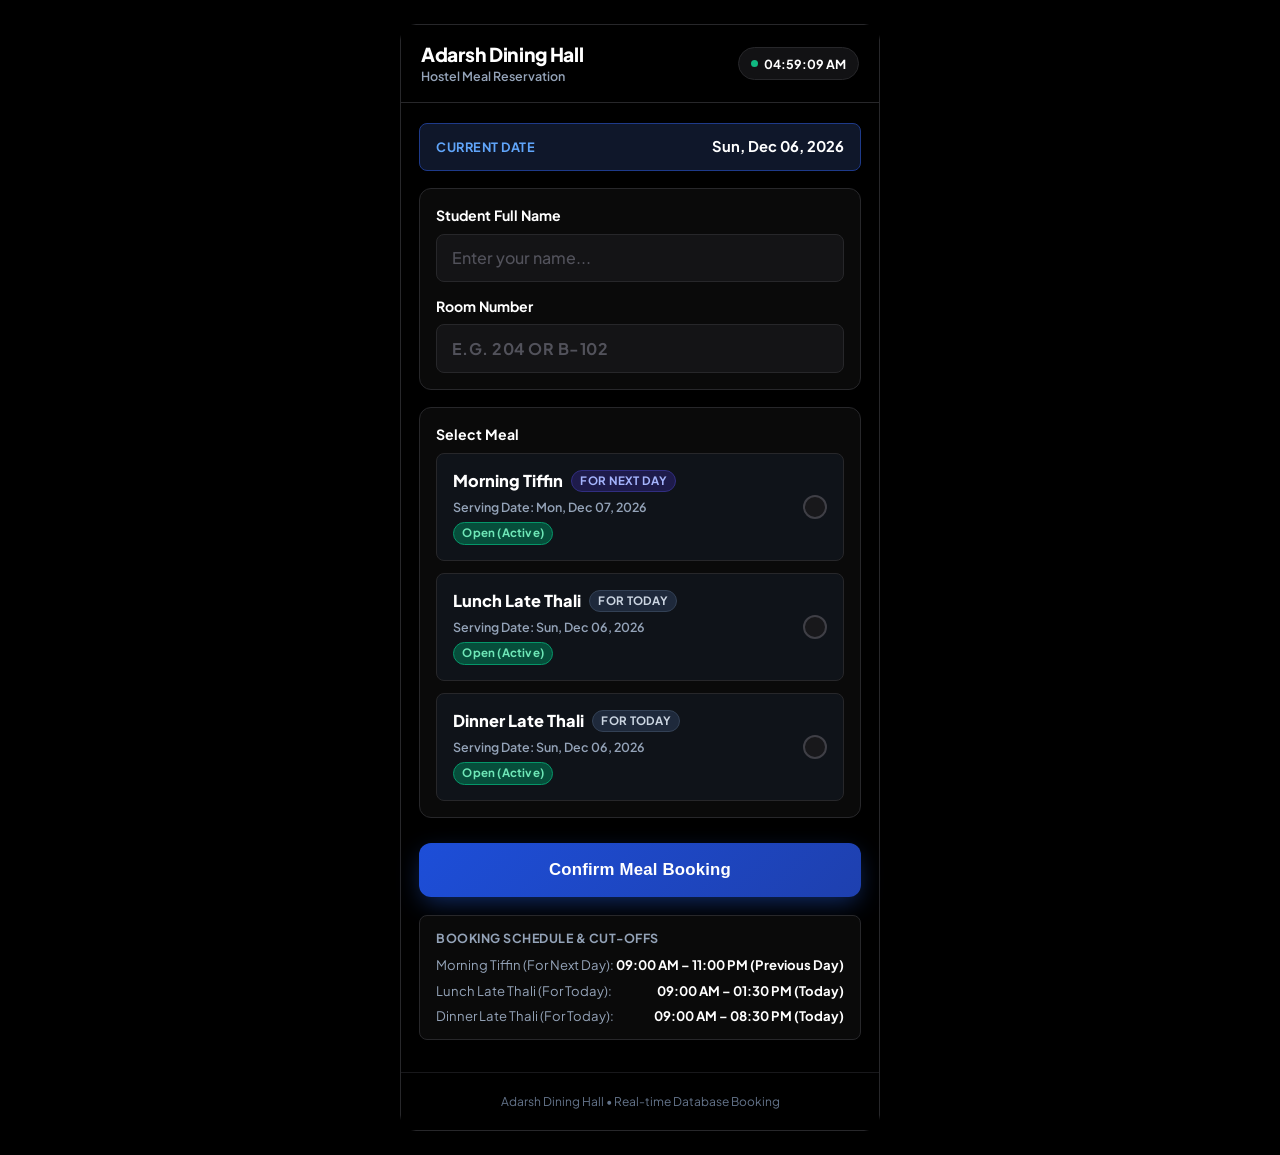
==== public/index.html @ daa7664e "Enable static file serving for messmanager.html and add public directory for Vercel CDN" ====
<!DOCTYPE html>
<html lang="en">
<head>
  <meta charset="UTF-8">
  <meta name="viewport" content="width=device-width, initial-scale=1.0, maximum-scale=1.0, user-scalable=no">
  <title>Adarsh Dining Hall - Meal Reservation</title>
  <link rel="icon" href="data:image/svg+xml,<svg xmlns=%22http://www.w3.org/2000/svg%22 viewBox=%220 0 100 100%22><rect width=%22100%22 height=%22100%22 rx=%2220%22 fill=%22%231e3a8a%22/><text x=%2250%22 y=%2265%22 font-family=%22sans-serif%22 font-size=%2245%22 font-weight=%22bold%22 fill=%22white%22 text-anchor=%22middle%22>A</text></svg>">
  <link rel="stylesheet" href="styles.css">
  <link rel="preconnect" href="https://fonts.googleapis.com">
  <link rel="preconnect" href="https://fonts.gstatic.com" crossorigin>
  <link href="https://fonts.googleapis.com/css2?family=Plus+Jakarta+Sans:wght@400;500;600;700;800&display=swap" rel="stylesheet">
</head>
<body class="mobile-body">
  <div class="mobile-app-shell">
    
    <!-- Clean App Header -->
    <header class="app-header">
      <div class="app-brand">
        <h1 class="app-title">Adarsh Dining Hall</h1>
        <p class="app-tagline">Hostel Meal Reservation</p>
      </div>
      <div class="header-clock">
        <span class="live-dot"></span>
        <span id="liveClock">--:--:--</span>
      </div>
    </header>

    <!-- Notification Toast -->
    <div id="toast" class="toast"></div>

    <!-- Main Content -->
    <main class="app-content">
      
      <!-- SUCCESS CONFIRMATION OVERLAY -->
      <div id="successCard" class="booking-success-card hidden">
        <div class="success-check-badge">&#10003;</div>
        <h2>Booking Confirmed</h2>
        <p class="success-subtext">The kitchen manager has received your reservation in the database.</p>
        
        <div class="success-details-box" id="submittedSummaryBox">
          <!-- Injected via app.js -->
        </div>

        <button class="btn-book-another" onclick="resetFormForNewEntry()">
          Book Another Meal
        </button>
      </div>

      <!-- Main Direct Booking Form -->
      <form id="messOrderForm" class="booking-form-direct">
        
        <!-- Today's Date Banner -->
        <div class="today-date-card">
          <span class="today-label">Current Date</span>
          <span class="today-val" id="dispTodayDate">Loading...</span>
        </div>


        <!-- Student Details Inputs (Name + Room Number) -->
        <div class="input-card">
          <label class="field-label" for="studentName">Student Full Name</label>
          <input 
            type="text" 
            id="studentName" 
            class="mobile-text-input" 
            placeholder="Enter your name..." 
            required
            autocomplete="name"
          >
          <div style="margin-top: 0.85rem;">
            <label class="field-label" for="roomNumber">Room Number</label>
            <input 
              type="text" 
              id="roomNumber" 
              class="mobile-text-input uppercase-input" 
              placeholder="e.g. 204 or B-102" 
              required
              autocomplete="off"
              maxlength="15"
            >
          </div>
        </div>

        <!-- Meal Selection (3 Direct Cards: Tiffin for Next Day, Lunch/Dinner for Today) -->
        <div class="input-card">
          <label class="field-label">Select Meal</label>

          <div class="meal-cards-stack">
            
            <!-- OPTION 1: Morning Tiffin (Next Day) -->
            <div class="meal-tap-card" id="boxTiffin" onclick="toggleMealCard('tiffin')">
              <input type="checkbox" id="checkTiffin" class="hidden-checkbox">
              <div class="card-left">
                <div class="card-title-row">
                  <span class="meal-title">Morning Tiffin</span>
                  <span class="meal-target-pill next-day">For Next Day</span>
                </div>
                <span class="meal-date-tag" id="tagDateTiffin">Loading...</span>
                <span class="time-status-badge closed" id="badgeTiffinStatus">Checking...</span>
              </div>
              <div class="card-check-indicator" id="indicatorTiffin"></div>
            </div>

            <!-- OPTION 2: Lunch Late Thali (Today) -->
            <div class="meal-tap-card" id="boxLunch" onclick="toggleMealCard('lunch')">
              <input type="checkbox" id="checkLunch" class="hidden-checkbox">
              <div class="card-left">
                <div class="card-title-row">
                  <span class="meal-title">Lunch Late Thali</span>
                  <span class="meal-target-pill today">For Today</span>
                </div>
                <span class="meal-date-tag" id="tagDateLunch">Loading...</span>
                <span class="time-status-badge closed" id="badgeLunchStatus">Checking...</span>
              </div>
              <div class="card-check-indicator" id="indicatorLunch"></div>
            </div>

            <!-- OPTION 3: Dinner Late Thali (Today) -->
            <div class="meal-tap-card" id="boxDinner" onclick="toggleMealCard('dinner')">
              <input type="checkbox" id="checkDinner" class="hidden-checkbox">
              <div class="card-left">
                <div class="card-title-row">
                  <span class="meal-title">Dinner Late Thali</span>
                  <span class="meal-target-pill today">For Today</span>
                </div>
                <span class="meal-date-tag" id="tagDateDinner">Loading...</span>
                <span class="time-status-badge closed" id="badgeDinnerStatus">Checking...</span>
              </div>
              <div class="card-check-indicator" id="indicatorDinner"></div>
            </div>

          </div>

          <!-- Validation Error -->
          <div id="selectionError" class="mobile-error-banner hidden">
            Please select at least one open meal option above.
          </div>
        </div>

        <!-- Main CTA Button -->
        <div class="cta-wrapper">
          <button type="submit" class="btn-main-cta" id="submitBtn">
            Confirm Meal Booking
          </button>
        </div>

        <!-- Official Schedule Rules -->
        <div class="rules-card">
          <div class="rules-heading">Booking Schedule & Cut-offs</div>
          <div class="rules-list">
            <div class="rules-item">
              <span>Morning Tiffin (For Next Day):</span>
              <strong>09:00 AM – 11:00 PM (Previous Day)</strong>
            </div>
            <div class="rules-item">
              <span>Lunch Late Thali (For Today):</span>
              <strong>09:00 AM – 01:30 PM (Today)</strong>
            </div>
            <div class="rules-item">
              <span>Dinner Late Thali (For Today):</span>
              <strong>09:00 AM – 08:30 PM (Today)</strong>
            </div>
          </div>
        </div>

      </form>
    </main>

    <!-- Clean Footer -->
    <footer class="mobile-app-footer">
      <p>Adarsh Dining Hall • Real-time Database Booking</p>
    </footer>

  </div>

  <script src="app.js"></script>
</body>
</html>
---- public/styles.css ----
/* ========================================================
   Adarsh Dining Hall - Premium OLED Black Design System
   Black Background • Navy Blue Accents • Mobile-First • Zero Emojis
   ======================================================== */
:root {
  --primary: #2563eb;              /* High-Contrast Navy Blue Accent */
  --primary-dark: #1e40af;         /* Deep Navy */
  --primary-light: #1e293b;        /* Subtle Navy-Slate Tint */
  --primary-gradient: linear-gradient(135deg, #1d4ed8 0%, #1e40af 100%);
  
  --bg-page: #000000;              /* Pure Pitch Black */
  --bg-card: #0a0a0a;              /* OLED Black Card Surface */
  --bg-card-elevated: #121214;     /* Elevated Surface */
  
  --text-main: #ffffff;            /* Crisp High-Contrast White */
  --text-muted: #94a3b8;           /* Muted Light Slate */
  --text-light: #64748b;
  --border-color: #27272a;         /* Subtle Dark Border */
  --border-focus: #3b82f6;

  --accent-green: #10b981;
  --accent-green-bg: #064e3b;
  --accent-red: #ef4444;
  --accent-red-bg: #450a0a;
  
  --radius-sm: 8px;
  --radius-md: 12px;
  --radius-lg: 16px;
  --radius-full: 9999px;
  
  --shadow-sm: 0 1px 3px rgba(0, 0, 0, 0.4);
  --shadow-card: 0 4px 14px -2px rgba(0, 0, 0, 0.6);
  --shadow-cta: 0 8px 24px -4px rgba(37, 99, 235, 0.45);
  
  --font-family: 'Plus Jakarta Sans', -apple-system, BlinkMacSystemFont, "Segoe UI", sans-serif;
}

* {
  margin: 0;
  padding: 0;
  box-sizing: border-box;
  -webkit-tap-highlight-color: transparent;
}

body.mobile-body {
  font-family: var(--font-family);
  background-color: #000000;
  color: var(--text-main);
  line-height: 1.45;
  -webkit-font-smoothing: antialiased;
  color-scheme: dark;
}

/* Mobile Container Shell */
.mobile-app-shell {
  max-width: 480px;
  margin: 0 auto;
  min-height: 100vh;
  display: flex;
  flex-direction: column;
  background-color: #000000;
  box-shadow: 0 0 50px rgba(0, 0, 0, 0.9);
}

@media (min-width: 481px) {
  .mobile-app-shell {
    margin: 1.5rem auto;
    min-height: calc(100vh - 3rem);
    border-radius: var(--radius-lg);
    border: 1px solid var(--border-color);
  }
}

/* ========================================================
   Compact App Header
   ======================================================== */
.app-header {
  padding: 1.1rem 1.25rem;
  background: #000000;
  border-bottom: 1px solid var(--border-color);
  display: flex;
  justify-content: space-between;
  align-items: center;
  position: sticky;
  top: 0;
  z-index: 50;
}

.app-brand {
  display: flex;
  flex-direction: column;
}

.app-title {
  font-size: 1.2rem;
  font-weight: 800;
  color: #ffffff;
  letter-spacing: -0.3px;
  line-height: 1.15;
}

.app-tagline {
  font-size: 0.78rem;
  color: var(--text-muted);
  font-weight: 600;
  margin-top: 2px;
}

.header-clock {
  display: flex;
  align-items: center;
  gap: 0.4rem;
  background: #121214;
  padding: 0.4rem 0.75rem;
  border-radius: var(--radius-full);
  font-size: 0.78rem;
  font-weight: 700;
  color: #ffffff;
  border: 1px solid var(--border-color);
}

.live-dot {
  width: 7px;
  height: 7px;
  border-radius: 50%;
  background: var(--accent-green);
}

/* ========================================================
   Content Layout (Direct Visibility)
   ======================================================== */
.app-content {
  padding: 1.25rem 1.15rem 2rem 1.15rem;
  flex: 1;
  background-color: #000000;
}

.booking-form-direct {
  display: flex;
  flex-direction: column;
  gap: 1.1rem;
}

/* Date Notification Box */
.today-date-card {
  background: #0f172a;
  border: 1.5px solid #1e3a8a;
  border-radius: var(--radius-sm);
  padding: 0.75rem 1rem;
  display: flex;
  justify-content: space-between;
  align-items: center;
}

.today-label {
  font-size: 0.8rem;
  font-weight: 700;
  color: #60a5fa;
  text-transform: uppercase;
  letter-spacing: 0.5px;
}

.today-val {
  font-size: 0.92rem;
  font-weight: 700;
  color: #ffffff;
}


.uppercase-input {
  text-transform: uppercase;
  letter-spacing: 0.5px;
  font-weight: 700 !important;
}

/* Input Cards */
.input-card {
  background: #0a0a0a;
  border: 1.5px solid var(--border-color);
  border-radius: var(--radius-md);
  padding: 1rem;
  box-shadow: var(--shadow-sm);
  transition: border-color 0.2s;
}

.input-card:focus-within {
  border-color: var(--primary);
}

.field-label {
  display: block;
  font-size: 0.88rem;
  font-weight: 700;
  color: #ffffff;
  margin-bottom: 0.5rem;
}

/* Student Name Text Input */
.mobile-text-input {
  width: 100%;
  background: #141416;
  border: 1.5px solid var(--border-color);
  border-radius: var(--radius-sm);
  padding: 0.8rem 0.9rem;
  font-family: inherit;
  font-size: 1rem;
  font-weight: 500;
  color: #ffffff;
  outline: none;
  transition: all 0.2s;
}

.mobile-text-input::placeholder {
  color: #52525b;
}

.mobile-text-input:focus {
  border-color: var(--primary);
  background: #18181b;
  box-shadow: 0 0 0 3px rgba(37, 99, 235, 0.25);
}

/* ========================================================
   Meal Selection Cards (Clean, Bold, No Emojis, No Filler)
   ======================================================== */
.meal-cards-stack {
  display: flex;
  flex-direction: column;
  gap: 0.75rem;
}

.meal-tap-card {
  background: #0f1319;
  border: 1.5px solid var(--border-color);
  border-radius: var(--radius-sm);
  padding: 0.95rem 1rem;
  display: flex;
  align-items: center;
  justify-content: space-between;
  cursor: pointer;
  user-select: none;
  transition: all 0.2s ease;
}

.meal-tap-card:active:not(.disabled) {
  transform: scale(0.985);
}

.hidden-checkbox {
  display: none !important;
}

.card-left {
  display: flex;
  flex-direction: column;
  gap: 0.35rem;
  flex: 1;
}

.card-title-row {
  display: flex;
  align-items: center;
  gap: 0.5rem;
  flex-wrap: wrap;
}

.meal-title {
  font-size: 1.02rem;
  font-weight: 800;
  color: #ffffff;
}

.meal-target-pill {
  font-size: 0.72rem;
  font-weight: 700;
  padding: 2px 8px;
  border-radius: var(--radius-full);
  text-transform: uppercase;
  letter-spacing: 0.3px;
}

.meal-target-pill.next-day {
  background: #1e1b4b;
  color: #a5b4fc;
  border: 1px solid #312e81;
}

.meal-target-pill.today {
  background: #1e293b;
  color: #cbd5e1;
  border: 1px solid #334155;
}

.meal-date-tag {
  font-size: 0.78rem;
  font-weight: 600;
  color: var(--text-muted);
}

/* Status Badges */
.time-status-badge {
  display: inline-block;
  align-self: flex-start;
  font-size: 0.72rem;
  font-weight: 700;
  padding: 2px 8px;
  border-radius: var(--radius-full);
  letter-spacing: 0.2px;
}

.time-status-badge.open {
  background: #064e3b;
  color: #6ee7b7;
  border: 1px solid #059669;
}

.time-status-badge.closed {
  background: #450a0a;
  color: #fca5a5;
  border: 1px solid #991b1b;
}

/* Card Check Indicator */
.card-check-indicator {
  width: 24px;
  height: 24px;
  border-radius: 50%;
  border: 2px solid #3f3f46;
  background: #18181b;
  display: flex;
  align-items: center;
  justify-content: center;
  flex-shrink: 0;
  margin-left: 0.75rem;
  transition: all 0.2s;
}

/* Selected State */
.meal-tap-card.selected {
  background: #172554;
  border-color: #3b82f6;
  box-shadow: 0 0 0 1px #3b82f6;
}

.meal-tap-card.selected .card-check-indicator {
  background: var(--primary);
  border-color: var(--primary);
}

.meal-tap-card.selected .card-check-indicator::after {
  content: '';
  display: block;
  width: 5px;
  height: 9px;
  border: solid #ffffff;
  border-width: 0 2px 2px 0;
  transform: rotate(45deg);
  margin-top: -2px;
}

/* Disabled State */
.meal-tap-card.disabled {
  background: #09090b;
  border-color: #18181b;
  opacity: 0.5;
  cursor: not-allowed;
}

.meal-tap-card.disabled .card-check-indicator {
  background: #18181b;
  border-color: #27272a;
}

/* Mobile Error Banner */
.mobile-error-banner {
  background: #450a0a;
  border: 1.5px solid #991b1b;
  color: #fca5a5;
  font-size: 0.84rem;
  font-weight: 600;
  padding: 0.65rem 0.9rem;
  border-radius: var(--radius-sm);
  margin-top: 0.5rem;
}

/* ========================================================
   Main CTA Button
   ======================================================== */
.cta-wrapper {
  margin-top: 0.5rem;
}

.btn-main-cta {
  width: 100%;
  background: var(--primary-gradient);
  color: #ffffff;
  border: none;
  padding: 1.05rem 1.25rem;
  border-radius: var(--radius-md);
  font-size: 1.05rem;
  font-weight: 800;
  letter-spacing: 0.2px;
  cursor: pointer;
  box-shadow: var(--shadow-cta);
  transition: transform 0.15s, box-shadow 0.15s, background 0.2s;
  display: flex;
  align-items: center;
  justify-content: center;
}

.btn-main-cta:hover:not(:disabled) {
  background: linear-gradient(135deg, #2563eb 0%, #1d4ed8 100%);
}

.btn-main-cta:active:not(:disabled) {
  transform: scale(0.985);
}

.btn-main-cta:disabled {
  background: #27272a;
  color: #71717a;
  box-shadow: none;
  cursor: not-allowed;
}

/* Booking Rules Summary Card */
.rules-card {
  background: #0a0a0a;
  border: 1px solid var(--border-color);
  border-radius: var(--radius-sm);
  padding: 0.85rem 1rem;
}

.rules-heading {
  font-size: 0.78rem;
  font-weight: 700;
  color: var(--text-muted);
  text-transform: uppercase;
  letter-spacing: 0.5px;
  margin-bottom: 0.5rem;
}

.rules-list {
  display: flex;
  flex-direction: column;
  gap: 0.4rem;
  font-size: 0.82rem;
}

.rules-item {
  display: flex;
  justify-content: space-between;
  color: var(--text-muted);
}

.rules-item strong {
  color: #ffffff;
}

/* ========================================================
   Booking Success Card
   ======================================================== */
.booking-success-card {
  text-align: center;
  padding: 2.5rem 1.5rem;
  background: #0a0a0a;
  border-radius: var(--radius-md);
  border: 1.5px solid var(--border-color);
  box-shadow: var(--shadow-card);
}

.success-check-badge {
  width: 54px;
  height: 54px;
  background: var(--primary);
  color: #ffffff;
  font-size: 1.6rem;
  font-weight: 800;
  border-radius: 50%;
  display: flex;
  align-items: center;
  justify-content: center;
  margin: 0 auto 1.25rem auto;
  box-shadow: 0 4px 14px rgba(37, 99, 235, 0.4);
}

.booking-success-card h2 {
  font-size: 1.45rem;
  font-weight: 800;
  color: #ffffff;
  margin-bottom: 0.35rem;
}

.success-subtext {
  font-size: 0.85rem;
  color: var(--text-muted);
  margin-bottom: 1.5rem;
}

.success-details-box {
  background: #141416;
  border: 1px solid var(--border-color);
  border-radius: var(--radius-sm);
  padding: 1rem;
  text-align: left;
  font-size: 0.9rem;
  display: flex;
  flex-direction: column;
  gap: 0.45rem;
  margin-bottom: 1.5rem;
  color: #ffffff;
}

.btn-book-another {
  width: 100%;
  background: transparent;
  color: #60a5fa;
  border: 2px solid var(--primary);
  padding: 0.85rem;
  border-radius: var(--radius-md);
  font-size: 0.95rem;
  font-weight: 700;
  cursor: pointer;
  transition: all 0.2s;
}

.btn-book-another:hover {
  background: #172554;
}

/* App Footer */
.mobile-app-footer {
  text-align: center;
  padding: 1.25rem 1rem;
  font-size: 0.75rem;
  color: var(--text-light);
  border-top: 1px solid #18181b;
  background: #000000;
}

/* Toast */
.toast {
  position: fixed;
  bottom: 1.5rem;
  left: 50%;
  transform: translateX(-50%) translateY(10px);
  background: #18181b;
  border: 1px solid var(--border-color);
  color: #ffffff;
  padding: 0.75rem 1.25rem;
  border-radius: var(--radius-full);
  font-size: 0.85rem;
  font-weight: 600;
  box-shadow: 0 8px 25px rgba(0, 0, 0, 0.8);
  opacity: 0;
  pointer-events: none;
  transition: all 0.25s cubic-bezier(0.16, 1, 0.3, 1);
  z-index: 9999;
  white-space: nowrap;
}

.toast.show {
  opacity: 1;
  transform: translateX(-50%) translateY(0);
}

.hidden {
  display: none !important;
}

/* ========================================================
   Mobile-First Kitchen Manager Portal (messmanager.html)
   ======================================================== */
.manager-header-actions {
  display: flex;
  align-items: center;
  gap: 0.5rem;
}

.btn-print-mobile {
  background: var(--primary-dark);
  color: #ffffff;
  padding: 0.35rem 0.75rem;
  border-radius: var(--radius-sm);
  font-size: 0.78rem;
  font-weight: 700;
  cursor: pointer;
  border: 1px solid var(--primary);
}

/* Mobile Stepper Card */
.mobile-date-card {
  background: #0a0a0a;
  border: 1.5px solid var(--border-color);
  border-radius: var(--radius-md);
  padding: 0.85rem;
  display: flex;
  flex-direction: column;
  gap: 0.65rem;
  box-shadow: var(--shadow-sm);
}

.mobile-date-card label {
  font-size: 0.78rem;
  font-weight: 700;
  color: var(--text-muted);
  text-transform: uppercase;
  letter-spacing: 0.4px;
}

.mobile-stepper-row {
  display: flex;
  align-items: center;
  gap: 0.4rem;
}

.btn-step-mobile {
  background: #18181b;
  border: 1.5px solid var(--border-color);
  color: #ffffff;
  font-size: 0.95rem;
  font-weight: 800;
  min-width: 42px;
  height: 42px;
  border-radius: var(--radius-sm);
  display: flex;
  align-items: center;
  justify-content: center;
  cursor: pointer;
}

.btn-step-mobile:active {
  background: #27272a;
}

.mobile-date-picker-input {
  flex: 1;
  height: 42px;
  background: #141416;
  border: 1.5px solid var(--border-color);
  border-radius: var(--radius-sm);
  padding: 0 0.6rem;
  font-size: 0.92rem;
  font-weight: 700;
  color: #ffffff;
  text-align: center;
  color-scheme: dark;
}

.btn-today-pill {
  height: 42px;
  background: #172554;
  border: 1.5px solid #1e40af;
  color: #93c5fa;
  font-size: 0.8rem;
  font-weight: 700;
  padding: 0 0.85rem;
  border-radius: var(--radius-sm);
  cursor: pointer;
  white-space: nowrap;
}

.mobile-serving-banner {
  background: #141416;
  border-left: 3.5px solid var(--primary);
  padding: 0.6rem 0.85rem;
  border-radius: var(--radius-sm);
  font-size: 0.84rem;
  display: flex;
  justify-content: space-between;
  align-items: center;
}

.mobile-serving-banner strong {
  color: #60a5fa;
}

/* Mobile Search Bar */
.mobile-search-wrap {
  width: 100%;
}

.mobile-search-input {
  width: 100%;
  height: 44px;
  background: #141416;
  border: 1.5px solid var(--border-color);
  border-radius: var(--radius-sm);
  padding: 0 0.9rem;
  font-size: 0.92rem;
  color: #ffffff;
  outline: none;
}

.mobile-search-input::placeholder {
  color: #52525b;
}

.mobile-search-input:focus {
  border-color: var(--primary);
  background: #18181b;
}

/* Mobile Segmented Tab Bar */
.mobile-tab-bar {
  display: flex;
  gap: 0.4rem;
  background: #09090b;
  padding: 0.35rem;
  border-radius: var(--radius-md);
  border: 1px solid var(--border-color);
  overflow-x: auto;
}

.mobile-tab-btn {
  flex: 1;
  min-height: 38px;
  padding: 0.35rem 0.5rem;
  border: none;
  background: transparent;
  color: var(--text-muted);
  font-size: 0.78rem;
  font-weight: 700;
  border-radius: var(--radius-sm);
  cursor: pointer;
  white-space: nowrap;
  display: flex;
  align-items: center;
  justify-content: center;
  gap: 0.35rem;
  transition: all 0.2s;
}

.mobile-tab-btn.active {
  background: var(--primary-dark);
  color: #ffffff;
  box-shadow: var(--shadow-sm);
}

.tab-badge {
  background: rgba(255, 255, 255, 0.1);
  padding: 1px 6px;
  border-radius: var(--radius-full);
  font-size: 0.72rem;
  color: var(--text-muted);
}

.mobile-tab-btn.active .tab-badge {
  background: rgba(255, 255, 255, 0.25);
  color: #ffffff;
}

/* Mobile Section Card */
.mobile-meal-section {
  display: flex;
  flex-direction: column;
  gap: 0.5rem;
}

.mobile-section-header {
  display: flex;
  justify-content: space-between;
  align-items: center;
  padding: 0.45rem 0.25rem;
}

.mobile-section-header h3 {
  font-size: 0.98rem;
  font-weight: 800;
  color: #ffffff;
}

.mobile-count-pill {
  background: #172554;
  color: #93c5fd;
  border: 1px solid #1e40af;
  font-size: 0.78rem;
  font-weight: 800;
  padding: 2px 9px;
  border-radius: var(--radius-full);
}

/* Student Items List */
.mobile-student-list {
  background: #0a0a0a;
  border: 1.5px solid var(--border-color);
  border-radius: var(--radius-md);
  overflow: hidden;
  box-shadow: var(--shadow-sm);
}

.mobile-student-row {
  display: flex;
  align-items: center;
  justify-content: space-between;
  padding: 0.85rem 1rem;
  border-bottom: 1px solid #18181b;
  min-height: 52px;
  cursor: pointer;
  user-select: none;
  transition: background 0.15s;
}

.mobile-student-row:last-child {
  border-bottom: none;
}

.mobile-student-row:active {
  background: #141416;
}

.mobile-student-left {
  display: flex;
  align-items: center;
  gap: 0.75rem;
  flex: 1;
}

.student-sr-pill {
  font-size: 0.78rem;
  font-weight: 800;
  color: var(--text-muted);
  background: #18181b;
  width: 28px;
  height: 28px;
  border-radius: 50%;
  display: flex;
  align-items: center;
  justify-content: center;
  flex-shrink: 0;
}

.student-details-wrap {
  display: flex;
  flex-direction: column;
  gap: 3px;
}

.student-room-badge {
  display: inline-block;
  align-self: flex-start;
  font-size: 0.74rem;
  font-weight: 800;
  padding: 1px 7px;
  border-radius: 4px;
  background: #172554;
  color: #93c5fd;
  border: 1px solid #1e40af;
  letter-spacing: 0.3px;
}

.student-name-text {
  font-size: 1rem;
  font-weight: 700;
  color: #ffffff;
  line-height: 1.25;
}

.row-actions-right {
  display: flex;
  align-items: center;
  gap: 0.65rem;
  margin-left: 0.5rem;
  flex-shrink: 0;
}

.btn-delete-row {
  width: 32px;
  height: 32px;
  border-radius: var(--radius-sm);
  background: #141416;
  border: 1.5px solid #27272a;
  color: #ef4444;
  font-size: 1.25rem;
  font-weight: 700;
  display: flex;
  align-items: center;
  justify-content: center;
  cursor: pointer;
  line-height: 1;
  transition: all 0.15s;
}

.btn-delete-row:active {
  background: #450a0a;
  border-color: #ef4444;
  transform: scale(0.92);
}

/* Done Check Toggle Button (32px Thumb-Friendly) */
.student-done-btn {
  width: 32px;
  height: 32px;
  border-radius: 50%;
  border: 2px solid #3f3f46;
  background: #141416;
  display: flex;
  align-items: center;
  justify-content: center;
  flex-shrink: 0;
  margin-left: 0.75rem;
  cursor: pointer;
  transition: all 0.2s;
}

.student-done-btn.checked {
  background: var(--accent-green);
  border-color: var(--accent-green);
}

.student-done-btn.checked::after {
  content: '';
  display: block;
  width: 6px;
  height: 11px;
  border: solid #ffffff;
  border-width: 0 2.5px 2.5px 0;
  transform: rotate(45deg);
  margin-top: -2px;
}

/* Collected/Done Row Styling */
.mobile-student-row.row-collected {
  background: #09090b;
}

.mobile-student-row.row-collected .student-name-text {
  text-decoration: line-through;
  color: #52525b;
}

.mobile-student-row.row-collected .student-sr-pill {
  opacity: 0.4;
}

/* Empty list state */
.mobile-empty-notice {
  text-align: center;
  padding: 1.75rem 1rem;
  color: #71717a;
  font-size: 0.84rem;
  font-weight: 500;
  background: #0a0a0a;
  border: 1.5px dashed var(--border-color);
  border-radius: var(--radius-md);
}

/* Bottom Controls */
.mobile-manager-bottom {
  margin-top: 1.25rem;
  display: flex;
  flex-direction: column;
  gap: 0.75rem;
}

.btn-clear-date-mobile {
  width: 100%;
  background: #18181b;
  color: #f87171;
  border: 1.5px solid #7f1d1d;
  padding: 0.75rem;
  border-radius: var(--radius-md);
  font-size: 0.88rem;
  font-weight: 700;
  cursor: pointer;
}

.btn-clear-date-mobile:active {
  background: #450a0a;
}

.sync-status-footer {
  text-align: center;
  font-size: 0.75rem;
  font-weight: 700;
  color: var(--text-muted);
  display: flex;
  align-items: center;
  justify-content: center;
  gap: 0.4rem;
}

@media print {
  body {
    background-color: #ffffff !important;
    color: #000000 !important;
  }
  .app-header, .mobile-date-card, .mobile-search-wrap, .mobile-tab-bar, .mobile-manager-bottom {
    display: none !important;
  }
  .mobile-app-shell {
    max-width: 100% !important;
    box-shadow: none !important;
    background: #ffffff !important;
  }
  .mobile-student-list, .mobile-student-row {
    background: #ffffff !important;
    color: #000000 !important;
  }
  .student-name-text {
    color: #000000 !important;
  }
}
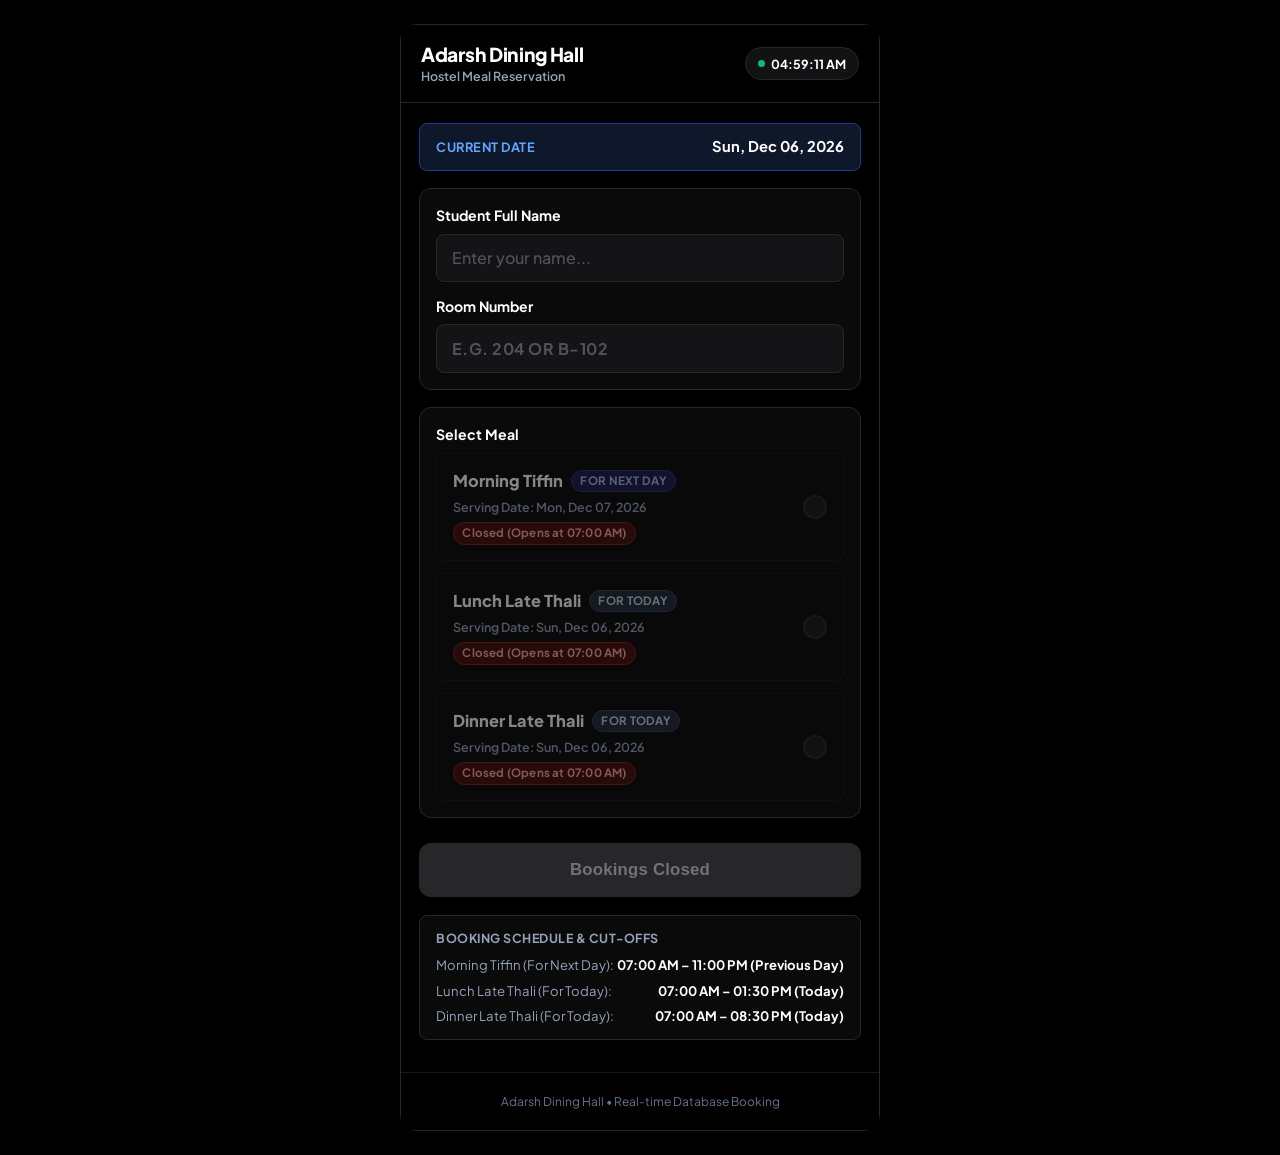
==== commit 46c662e4: "Update meal opening time to 07:00 AM for all meals while maintaining next-day booking for morning ti" ====
--- a/public/index.html
+++ b/public/index.html
@@ -150,15 +150,15 @@
           <div class="rules-list">
             <div class="rules-item">
               <span>Morning Tiffin (For Next Day):</span>
-              <strong>09:00 AM – 11:00 PM (Previous Day)</strong>
+              <strong>07:00 AM – 11:00 PM (Previous Day)</strong>
             </div>
             <div class="rules-item">
               <span>Lunch Late Thali (For Today):</span>
-              <strong>09:00 AM – 01:30 PM (Today)</strong>
+              <strong>07:00 AM – 01:30 PM (Today)</strong>
             </div>
             <div class="rules-item">
               <span>Dinner Late Thali (For Today):</span>
-              <strong>09:00 AM – 08:30 PM (Today)</strong>
+              <strong>07:00 AM – 08:30 PM (Today)</strong>
             </div>
           </div>
         </div>
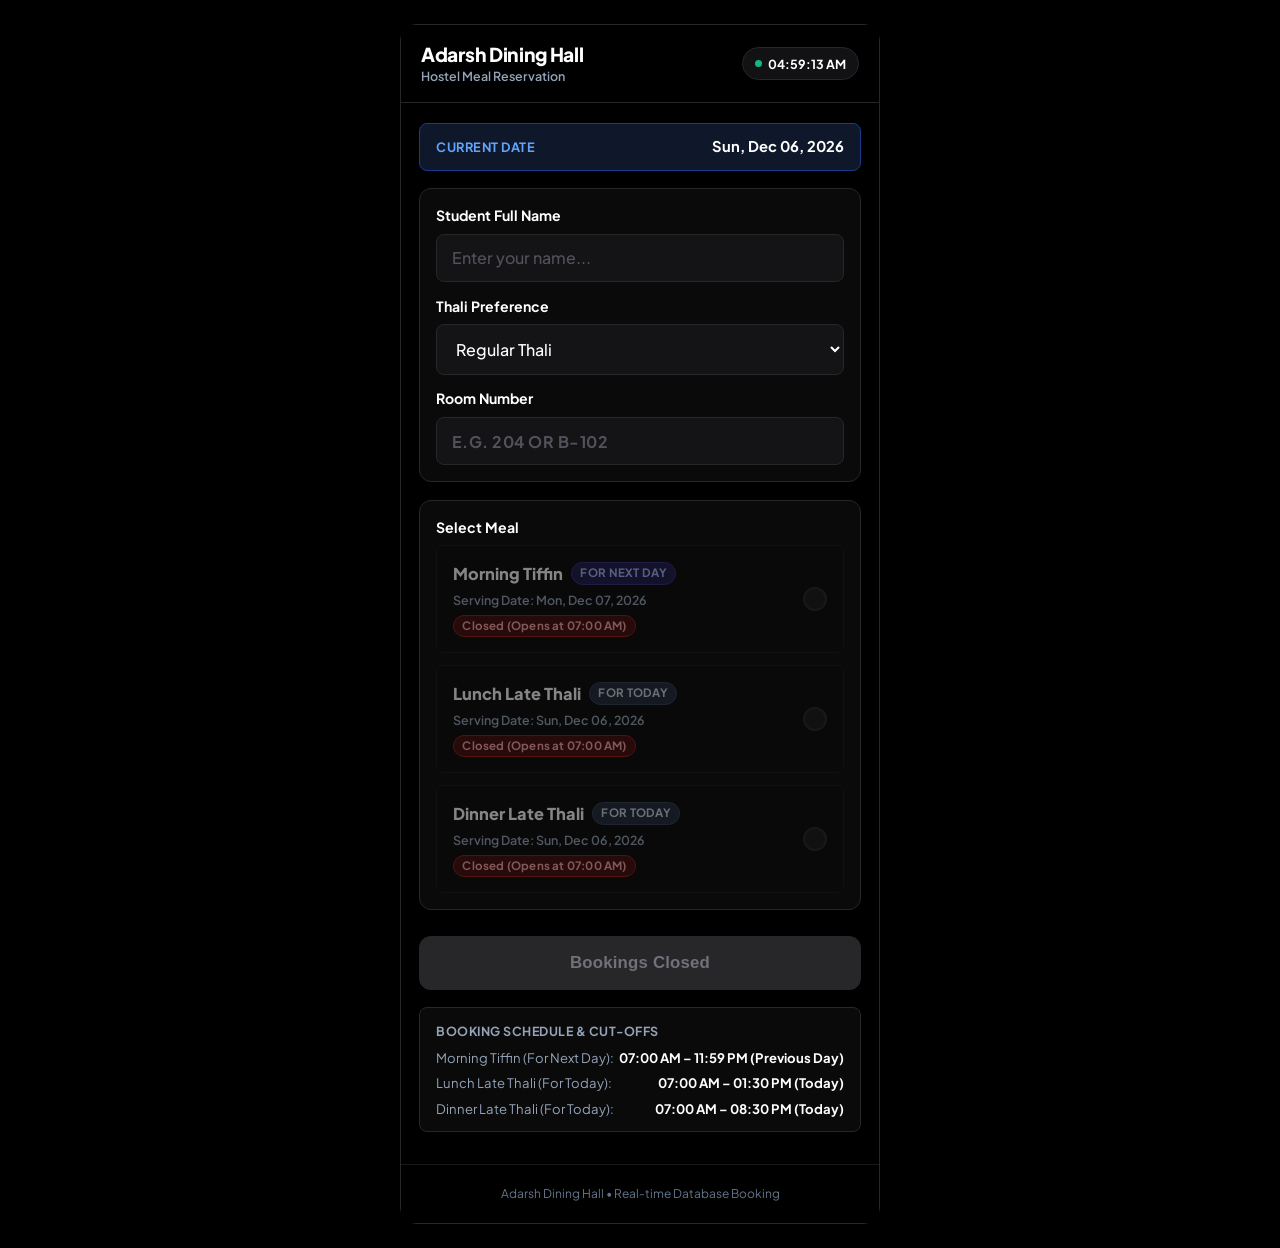
==== commit 716a351e: "Set morning tiffin closing time to 11:59 PM and add Jain/Regular thali dropdown" ====
--- a/public/index.html
+++ b/public/index.html
@@ -67,6 +67,13 @@
             required
             autocomplete="name"
           >
+          <div style="margin-top: 0.85rem;">
+            <label class="field-label" for="thaliType">Thali Preference</label>
+            <select id="thaliType" class="mobile-text-input">
+              <option value="Regular Thali" selected>Regular Thali</option>
+              <option value="JAIN Thali">JAIN Thali</option>
+            </select>
+          </div>
           <div style="margin-top: 0.85rem;">
             <label class="field-label" for="roomNumber">Room Number</label>
             <input 
@@ -150,7 +157,7 @@
           <div class="rules-list">
             <div class="rules-item">
               <span>Morning Tiffin (For Next Day):</span>
-              <strong>07:00 AM – 11:00 PM (Previous Day)</strong>
+              <strong>07:00 AM – 11:59 PM (Previous Day)</strong>
             </div>
             <div class="rules-item">
               <span>Lunch Late Thali (For Today):</span>
--- a/public/styles.css
+++ b/public/styles.css
@@ -218,6 +218,17 @@
   border-color: var(--primary);
   background: #18181b;
   box-shadow: 0 0 0 3px rgba(37, 99, 235, 0.25);
+}
+
+select.mobile-text-input {
+  cursor: pointer;
+  background-color: #141416;
+  color: #ffffff;
+}
+
+select.mobile-text-input option {
+  background-color: #141416;
+  color: #ffffff;
 }
 
 /* ========================================================
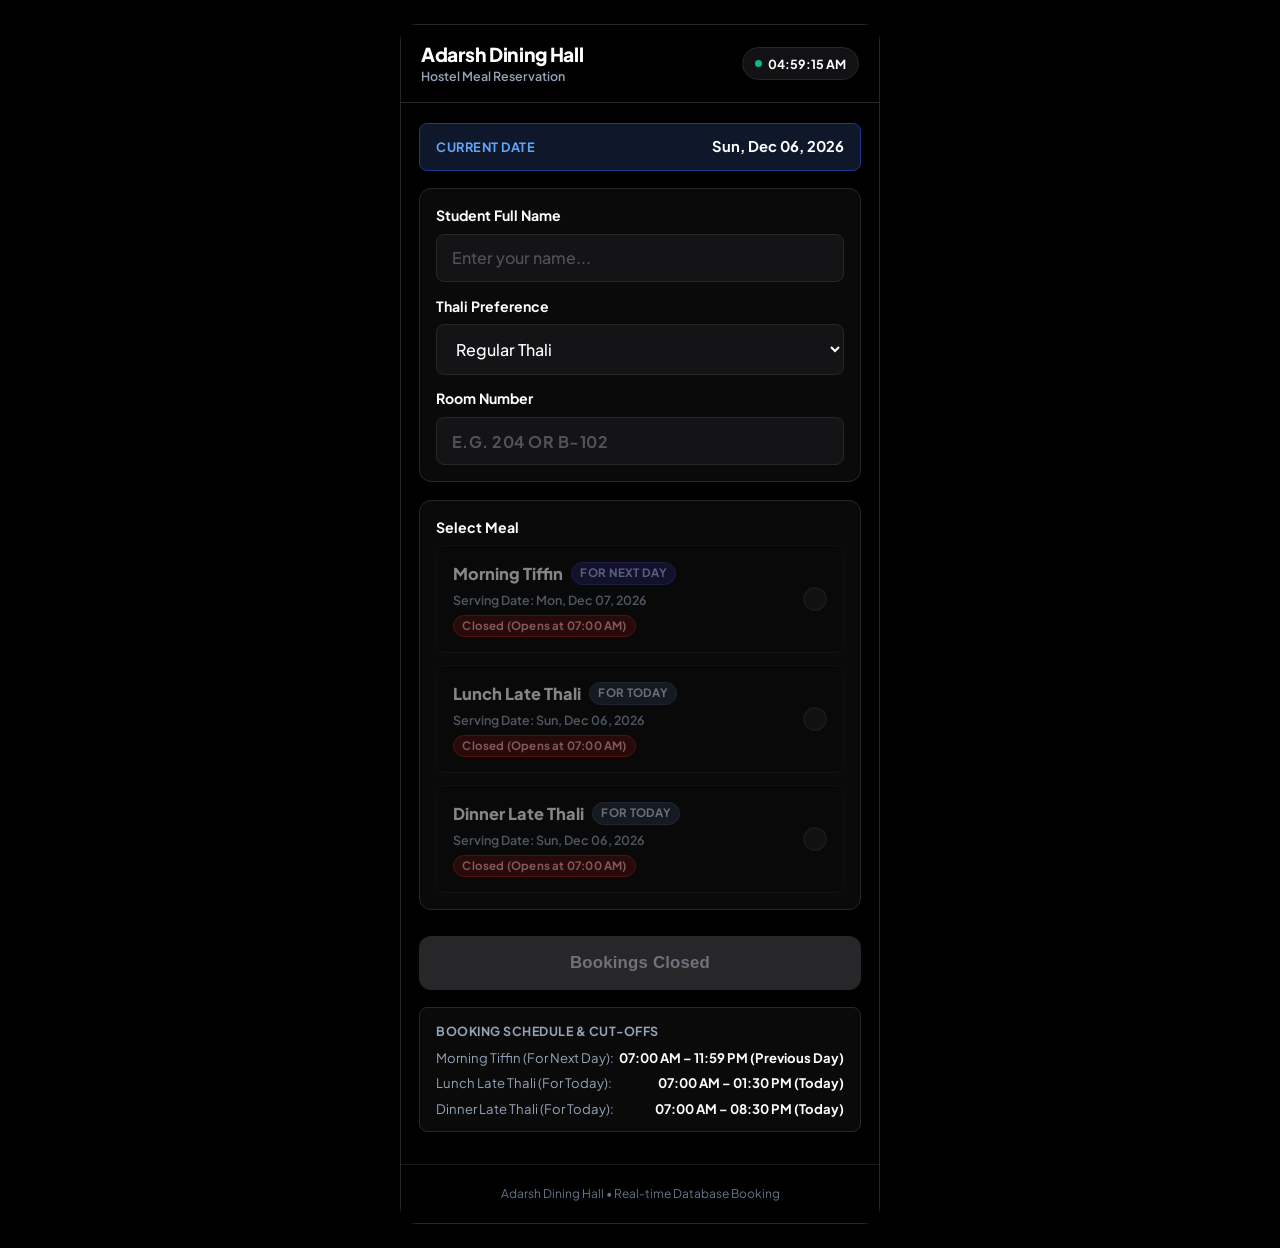
==== commit cc8ded8d: "Apply cache-busting assets and clarify tiffin serving dates on manager portal" ====
--- a/public/index.html
+++ b/public/index.html
@@ -5,7 +5,7 @@
   <meta name="viewport" content="width=device-width, initial-scale=1.0, maximum-scale=1.0, user-scalable=no">
   <title>Adarsh Dining Hall - Meal Reservation</title>
   <link rel="icon" href="data:image/svg+xml,<svg xmlns=%22http://www.w3.org/2000/svg%22 viewBox=%220 0 100 100%22><rect width=%22100%22 height=%22100%22 rx=%2220%22 fill=%22%231e3a8a%22/><text x=%2250%22 y=%2265%22 font-family=%22sans-serif%22 font-size=%2245%22 font-weight=%22bold%22 fill=%22white%22 text-anchor=%22middle%22>A</text></svg>">
-  <link rel="stylesheet" href="styles.css">
+  <link rel="stylesheet" href="styles.css?v=2.5">
   <link rel="preconnect" href="https://fonts.googleapis.com">
   <link rel="preconnect" href="https://fonts.gstatic.com" crossorigin>
   <link href="https://fonts.googleapis.com/css2?family=Plus+Jakarta+Sans:wght@400;500;600;700;800&display=swap" rel="stylesheet">
@@ -180,6 +180,6 @@
 
   </div>
 
-  <script src="app.js"></script>
+  <script src="app.js?v=2.5"></script>
 </body>
 </html>
--- a/public/styles.css
+++ b/public/styles.css
@@ -858,6 +858,19 @@
   color: #93c5fd;
   border: 1px solid #1e40af;
   letter-spacing: 0.3px;
+}
+
+.student-time-badge {
+  display: inline-block;
+  align-self: flex-start;
+  font-size: 0.72rem;
+  font-weight: 600;
+  padding: 1px 7px;
+  border-radius: 4px;
+  background: rgba(148, 163, 184, 0.12);
+  color: #cbd5e1;
+  border: 1px solid rgba(148, 163, 184, 0.22);
+  letter-spacing: 0.2px;
 }
 
 .student-name-text {
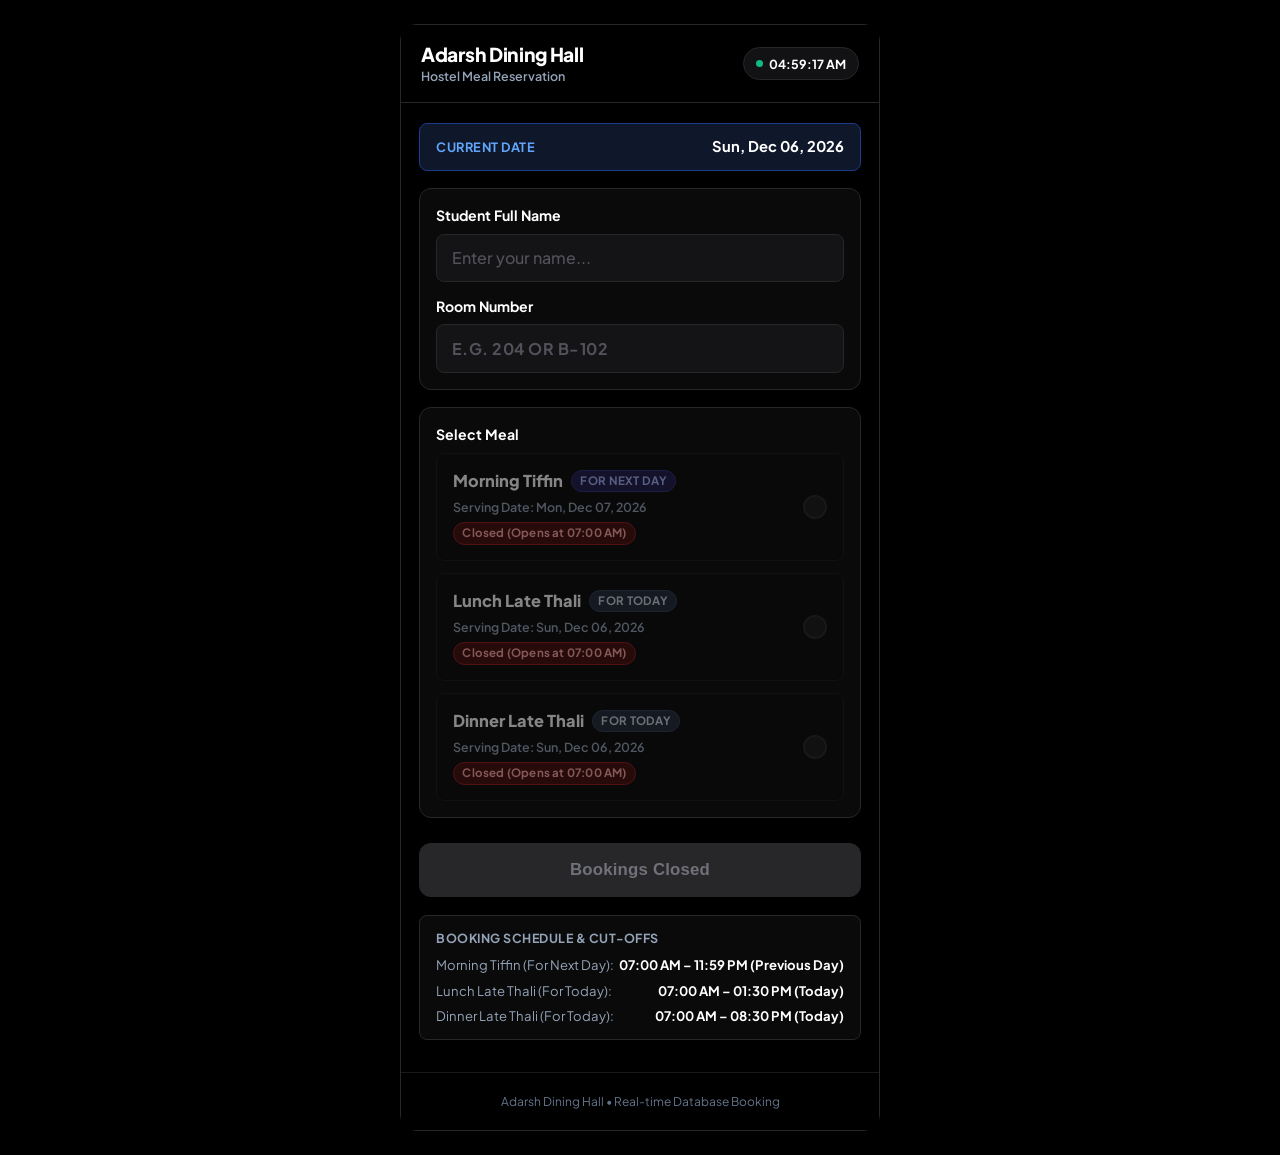
==== commit 0d1f01a6: "Filter entries strictly by selected date and remove Regular/Jain option from Tiffin" ====
--- a/public/index.html
+++ b/public/index.html
@@ -5,7 +5,7 @@
   <meta name="viewport" content="width=device-width, initial-scale=1.0, maximum-scale=1.0, user-scalable=no">
   <title>Adarsh Dining Hall - Meal Reservation</title>
   <link rel="icon" href="data:image/svg+xml,<svg xmlns=%22http://www.w3.org/2000/svg%22 viewBox=%220 0 100 100%22><rect width=%22100%22 height=%22100%22 rx=%2220%22 fill=%22%231e3a8a%22/><text x=%2250%22 y=%2265%22 font-family=%22sans-serif%22 font-size=%2245%22 font-weight=%22bold%22 fill=%22white%22 text-anchor=%22middle%22>A</text></svg>">
-  <link rel="stylesheet" href="styles.css?v=2.5">
+  <link rel="stylesheet" href="styles.css?v=3.0">
   <link rel="preconnect" href="https://fonts.googleapis.com">
   <link rel="preconnect" href="https://fonts.gstatic.com" crossorigin>
   <link href="https://fonts.googleapis.com/css2?family=Plus+Jakarta+Sans:wght@400;500;600;700;800&display=swap" rel="stylesheet">
@@ -67,8 +67,8 @@
             required
             autocomplete="name"
           >
-          <div style="margin-top: 0.85rem;">
-            <label class="field-label" for="thaliType">Thali Preference</label>
+          <div id="thaliPreferenceGroup" style="margin-top: 0.85rem; display: none;">
+            <label class="field-label" for="thaliType">Thali Preference (Lunch / Dinner Late Thali)</label>
             <select id="thaliType" class="mobile-text-input">
               <option value="Regular Thali" selected>Regular Thali</option>
               <option value="JAIN Thali">JAIN Thali</option>
@@ -180,6 +180,6 @@
 
   </div>
 
-  <script src="app.js?v=2.5"></script>
+  <script src="app.js?v=3.0"></script>
 </body>
 </html>
